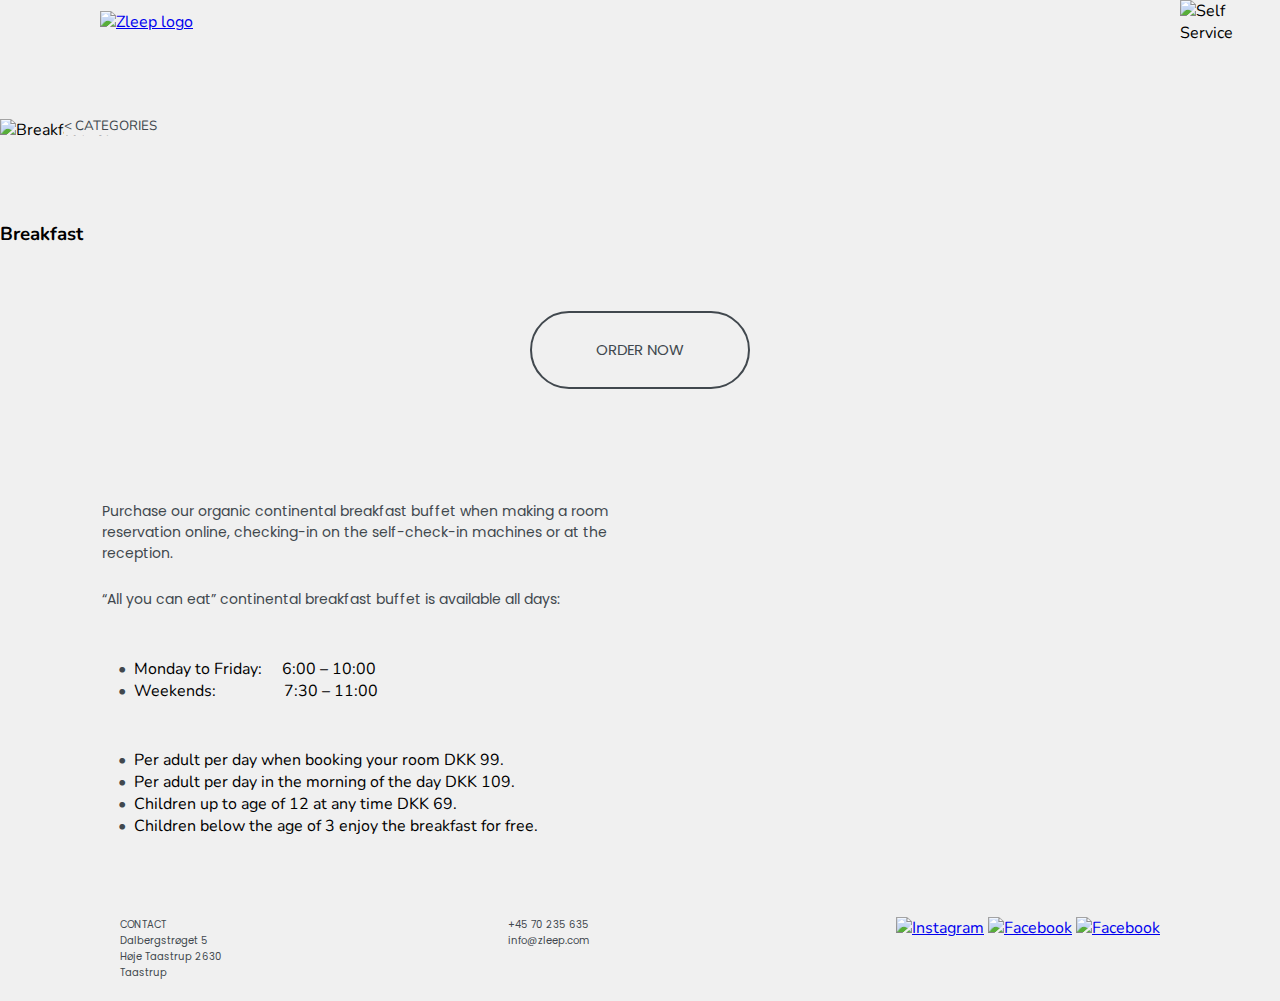
==== breakfast-cont.html @ 509f7c88 "Add files via upload" ====
<!DOCTYPE html>
<html lang="en">
<head>
    <meta charset="UTF-8">
    <meta http-equiv="X-UA-Compatible" content="IE=edge">
    <meta name="viewport" content="width=device-width, initial-scale=1.0">
    <title>Zleep Self-Service (mobile)</title>
    <link rel="stylesheet" href="styles.css">
    <link rel="preconnect" href="https://fonts.googleapis.com">
    <link rel="preconnect" href="https://fonts.gstatic.com" crossorigin>
    <link href="https://fonts.googleapis.com/css2?family=Nunito:ital,wght@0,200;0,300;0,400;0,600;0,700;0,800;0,900;1,200;1,300;1,400;1,600;1,700;1,800;1,900&family=Poppins:ital,wght@0,100;0,200;0,300;0,400;0,500;0,600;0,700;0,800;0,900;1,100;1,200;1,300;1,400;1,500;1,600;1,700;1,800;1,900&display=swap" rel="stylesheet"> 
</head>
<!-- This is the mobile version of the breakfast page for the zleep hotel self service solution-->
<body>
    <!-- HEADER-->
    <header>
        <a href="index.html"><img class="logo" src="images/logo-solid.gif" width="60px" alt="Zleep logo"></a>
        <img class="badge" src="images/Self-service-icon4.png" width="70px" alt="Self Service">
    </header>

     <!-- BREAKFAST TAB-->

    <!-- Back/categories button  !-->
    <div class="Back-categories">
        <a href="index.html">< CATEGORIES</a>
    </div>
    
     <div class="TAB-icon">
        <img src="images/icon-breakfast-large.png" width="200px" alt="Breakfast-icon">
       </div>
       <h3>Breakfast</h3>

       <div class="order-button">
        <a href="#">ORDER NOW</a>
    </div>

    <div class="TAB-content">
        <br>
        <p>Purchase our organic continental breakfast
            buffet when making a room reservation online, checking-in on the
            self-check-in machines or at the reception.</p>
    </div>
<!--breakfast-times-->
        <div class="TAB-content">
        <p>“All you can eat” continental breakfast buffet is available all days:</p>
        </div>
        <br>
            <div class="TAB-list">
            <ul>
               <li>Monday to Friday:&nbsp;&nbsp;&nbsp;&nbsp; 6:00 – 10:00</li>
               <li>Weekends:&nbsp;&nbsp;&nbsp;&nbsp;&nbsp;&nbsp;&nbsp;&nbsp;&nbsp;&nbsp;&nbsp;&nbsp;&nbsp;&nbsp;&nbsp;&nbsp; 7:30 – 11:00 </li>
            </ul>
            </div>
        <br>
        
        <div class="TAB-list">
                <ul>
               <li>Per adult per day when booking your room DKK 99. </li>
               <li>Per adult per day in the morning of the day DKK 109. </li>
               <li>Children up to age of 12 at any time DKK 69. </li>
               <li>Children below the age of 3 enjoy the breakfast for free.</li>
             </ul>
            </div>

  <!-- FOOTER-->
    <footer>
        <div class="grid-container">
    <div>     <p class="footer-data1">
        CONTACT<br>
        Dalbergstrøget 5<br>
        Høje Taastrup
        2630 Taastrup</p></div>
        <div><p class="footer-data1"> 
            +45 70 235 635 
              info@zleep.com</p>
        </div>
        <div class="SoMe">
        <a href="https://www.linkedin.com/"><img src="images/linkedin-icon.png" width="25px" alt="Instagram"></a>
        <a href="https://www.facebook.com/"><img src="images/facebook-icon.png" width="25px" alt="Facebook"></a>   
        <a href="https://www.instagram.com/"><img src="images/instagram-icon.png" width="25px" alt="Facebook"></a>  
    </div>
          </div>
    </footer>

  
</body>
</html>
---- styles.css ----
/*MOBILE VERSION*/
@media only screen and (max-width: 700px) {
    * {
        margin: 0;
        padding: 0;
        background-color: #f0f0f0;
        font-family: 'Nunito', sans-serif;
    }

    #DESKTOP {
        display: none;
    }
    /*HEADER*/
    header {
        background-image: url(images/Yellow-header.png);
        background-size: 100%;
        background-repeat: no-repeat;
        display: flex;
        justify-content: space-between;
        align-items: center;
        padding-bottom: 60px;
    }
    header a {
        background-color: #f4e901;
    }
    .badge {
        position: relative;
        top: 5%;
        right: 6%;
        background-color: #f4e901 ;
    }
    .logo {
        margin-left: 20px;
        position: relative;
        top: -2px;
        border: 1px solid black
    }
    .languagedropdown {
        display: none;
    }
    
    /*SEARCH BAR*/
    .example{
        display: flex;
        justify-content: center;
        margin-top: 40px;
    }
    form.example input[type=text] {
        padding: 10px;
        font-size: 14px;
        border-radius: 18px;
        border: 1px solid #6b6705;
        width: 60%;
      }
    
    /*TABS IN COLUMNS*/
    .container {
        font-weight: 800;
        font-family: 'Nunito', sans-serif;
        font-size: 11pt;
        color: #6b6705;
        display: flex;
        flex-wrap:wrap;
        justify-content: space-evenly;
      }
      .column1 a {
        padding: 3em;     
        margin: -3em;
        text-decoration: none;
        background-color: #f4e901;
      }
    .column1 img {
        background-color: #f4e901;
        text-align: center;
        }
    .column1 p {
        line-height: 1.3;
        margin-top: 10px;
        background-color: #f4e901;
    }
    .column1 {
        border-radius: 21%;
        margin-top: 20px;
        background-color: #f4e901;
        text-align: center;
        padding: 8%;
        width: 100px;
        height: 100px;
        }
    .column2 a {
        padding: 3em;     
        margin: -3em;
        text-decoration: none;
        background-color: #dad8a6;
        }
    .column2 img {
        text-align: center;
        background-color: #dad8a6;
        }
    .column2 p {
        line-height: 1.3;
        margin-top: 10px;
        background-color: #dad8a6;
        }
    .column2 {
        border-radius: 21%;
        margin-top: 20px;
        text-align: center;
        padding: 8%;
        width: 100px;
        height: 100px;
        background-color: #dad8a6;
        }
        .grid-container {
        margin-top: 60px;
        display: flex;
        justify-content: space-between;
        padding: 20px;
        background-image: url(images/footer.png);
        background-size: 100%;
        }
        .footer-data1{
        font-family: 'Poppins', sans-serif;
        font-size: 10px;
        color: #41484e;
        text-align: left;
        max-width: 20ch;
        }
    
    /* BREAKFAST PAGE */
    .Back-categories {
        margin-left: 5%;
        margin-bottom: 5%;margin-top: 1%;
        display: flex;
        justify-content: flex-start;
    }
    .Back-categories a{
        font-size: 10pt;
        color: #41484E;
        text-decoration: none;
    }
    .TAB-icon {
        display: flex;
        margin-right: 1%;
        justify-content: center;
    }
    #desktop-breakfast-icon {
        display: none;
    }
    h3 {
        text-align: center;
        font-weight: bold;
        font-size: 12pt;
    }
    .order-button {
        margin-bottom: 5%;
        margin-top: 5%;
        display: flex;
        justify-content: center;
    }
      .order-button a{
        border: 2px solid  #41484E;
        border-radius: 80px;
        font-family: 'Poppins', sans-serif;
        font-size: 15px;
        padding-left: 5%; padding-right: 5%;
        padding-top: 2%; padding-bottom: 2%;
        text-decoration: none;
        color: #41484E;
      }
      .read-more-button {
        padding-top: 5%;
        display: flex;
        justify-content: center;
    }
    .read-more-button a{
        color: #41484E;
        font-size: 10pt;
        text-decoration: underline;
    }
    .TAB-content {
        padding-left: 8%;padding-right: 8%;
        padding-top: 2%;
        display: flex;
        justify-content: center;
    }
    .TAB-content p{
        max-width: 60ch;
        font-family: 'Poppins', sans-serif;
        font-size: 14px;
        color: #41484e;
     }
     .TAB-content a{
        color: #41484e;
    
     }
     .TAB-list {
        padding-left: 10%;padding-right: 10%;
        padding-top: 5%;
        display: flex;
        text-align: justify;
        justify-content: center;
     }
    .TAB-list li{
        padding-left:1em;
        text-align: justify;
    }
    ul {
        list-style: none;
      }  
    ul li::before {
        content: "\2022";
        color: #41484E;
        font-weight:bolder;
      display: inline-block; 
      width: 1em;
      margin-left: -1em;
    }

    /* CHECK-IN PAGE */
    .TAB-heading {
        padding-left: 8%;padding-right: 8%;
        padding-top: 5%;
        display: flex;
        justify-content: flex-start;
    }
    .TAB-heading h2 {
        color: #41484e;
        font-size: 14pt;
        font-family: 'Poppins', sans-serif;
        font-weight: bold;
        text-transform: uppercase;
    }
  }







    /*DESKTOP VERSION*/

    @media only screen and (min-width: 700px) {
        * {
            margin: 0%;
            padding: 0%;
            background-color: #f0f0f0;
            font-family: 'Nunito', sans-serif;
        }
        #MOBILE {
            display: none;
        }
        header {
            display: flex;
            justify-content: space-between;
            align-items: center;
            padding-bottom: 60px;
        }
       
        .badge {
            width: 100px;
            position: relative;
        }
        .logo {
            width: 90px;
            margin-left: 100px;
            position: relative;
        }
        .languagedropdown{
            margin-right: 100px;
            position: relative;
            display: inline-block;
            font-family: 'Nunito', sans-serif;
            color: #41484E;
            font-weight: bold;
        }
        
        .dropdown-content{
            display: none;
            position: absolute;
            border-radius: 10px;
            min-width: 30px;
            z-index: 1;
            box-shadow: 0px 8px 16px 0px rgba(0,0,0,0.2);
        }
        
        .dropdown-content a{
            text-decoration: none;
            color: #41484E;
            padding: 10px 10px;
            display: block;
        }
        
        .dropdown-content a:hover{
            background-color: #DAD8A6;
            border-radius: 10px;
        }
        
        .languagedropdown:hover .dropdown-content{
            display: block;
        }
        
        .languagedropdown:hover .dropdown-content{
            display: block;
        }
        .arrow{
            float: right;
            border: solid #41484E;
            border-width: 0 2px 2px 0;
            padding: 3px;
            margin-left: 10px;
            margin-top: 3px;
        }
        
        .down{
            transform: rotate(45deg);
            -webkit-transform: rotate(45deg); 
        }

        /*SEARCH BAR*/
    .example{
        display: flex;
        justify-content: center;
        margin-top: 40px;
    }
    form.example input[type=text] {
        padding: 10px;
        font-size: 14px;
        border-radius: 18px;
        border: 1px solid #6b6705;
        width: 40%;
      }

/*TABS IN COLUMNS*/
.container {
    font-weight: 800;
    font-family: 'Nunito', sans-serif;
    font-size: 11pt;
    color: #6b6705;
    display: flex;
    flex-wrap:wrap;
    justify-content: center;
  }
  .column1 a {
    padding: 3em;     
    margin: -3em;
    text-decoration: none;
    background-color: #f4e901;
  }
.column1 img {
    background-color: #f4e901;
    text-align: center;
    }
.column1 p {
    line-height: 1.3;
    margin-top: 10px;
    background-color: #f4e901;
}
.column1 {
    border-radius: 21%;
    margin-top: 20px;
    margin: 1%;
    background-color: #f4e901;
    text-align: center;
    padding: 4%;
    width: 100px;
    height: 100px;
    }
.column2 a {
    padding: 3em;     
    margin: -3em;
    text-decoration: none;
    background-color: #dad8a6;
    }
.column2 img {
    text-align: center;
    background-color: #dad8a6;
    }
.column2 p {
    line-height: 1.3;
    margin-top: 10px;
    background-color: #dad8a6;
    }
.column2 {
    border-radius: 21%;
    margin-top: 20px;
    margin: 1%;
    text-align: center;
    padding: 4%;
    width: 100px;
    height: 100px;
    background-color: #dad8a6;
    }

    /*FOOTER*/
    .grid-container {
    /*background-color: white;*/
    margin-top: 60px;
    display: flex;
    justify-content: space-between;
    padding: 20px;
    /*background-image: url(images/footer.png);*/
    background-size: 100%;
    margin-left: 100px; margin-right: 100px;
    }
    .footer-data1{
    font-family: 'Poppins', sans-serif;
    font-size: 10px;
    color: #41484e;
    text-align: left;
    max-width: 20ch;
    }
    
 /* BREAKFAST PAGE */
 .Back-categories {
    margin-left: 5%;
    margin-bottom: 5%;margin-top: 1%;
    display: flex;
    justify-content: flex-start;
    z-index: 1;
}
.Back-categories a{
    font-size: 10pt;
    color: #41484E;
    z-index: 1;
    text-decoration: none;
}
.TAB-icon {
   position: relative;
   bottom: 80px;
}
.TAB-icon h1{
    position: relative;
    left: 10px;
    bottom: 10px;
    text-align: center;
}
#mobile-breakfast-icon {
    display: none;
}
.order-button {
        margin-bottom: 5%;
        margin-top: 5%;
        display: flex;
        justify-content: center;
    }
      .order-button a{
        border: 2px solid  #41484E;
        border-radius: 80px;
        font-family: 'Poppins', sans-serif;
        font-size: 15px;
        padding-left: 5%; padding-right: 5%;
        padding-top: 2%; padding-bottom: 2%;
        text-decoration: none;
        color: #41484E;
      }
  .read-more-button {
    padding-top: 5%;
    display: flex;
    justify-content: center;
}
.read-more-button a{
    color: #41484E;
    font-size: 10pt;
    text-decoration: underline;
}
.TAB-content {
    padding-left: 8%;padding-right: 8%;
    padding-top: 2%;
}
.TAB-content p{
    max-width: 60ch;
    font-family: 'Poppins', sans-serif;
    font-size: 14px;
    color: #41484e;
 }
 .TAB-content a{
    color: #41484e;
 }

 .TAB-list {
    padding-left: 8%;padding-right: 8%;
    padding-top: 2%;
}
 
.TAB-list li{
    list-style-position: inside;
    padding-left:1em;
}
ul {
    list-style: none;
  }  
ul li::before {
    content: "\2022";
    color: #41484E;
    font-weight:bolder;
  display: inline-block; 
  width: 1em;
  margin-left: 0em;
}

.TAB-container {
    display: flex;
    justify-content: space-evenly;
}
.TAB-container2 {
   text-align: left;
}

} /*MEDIA QUERY bracket*/
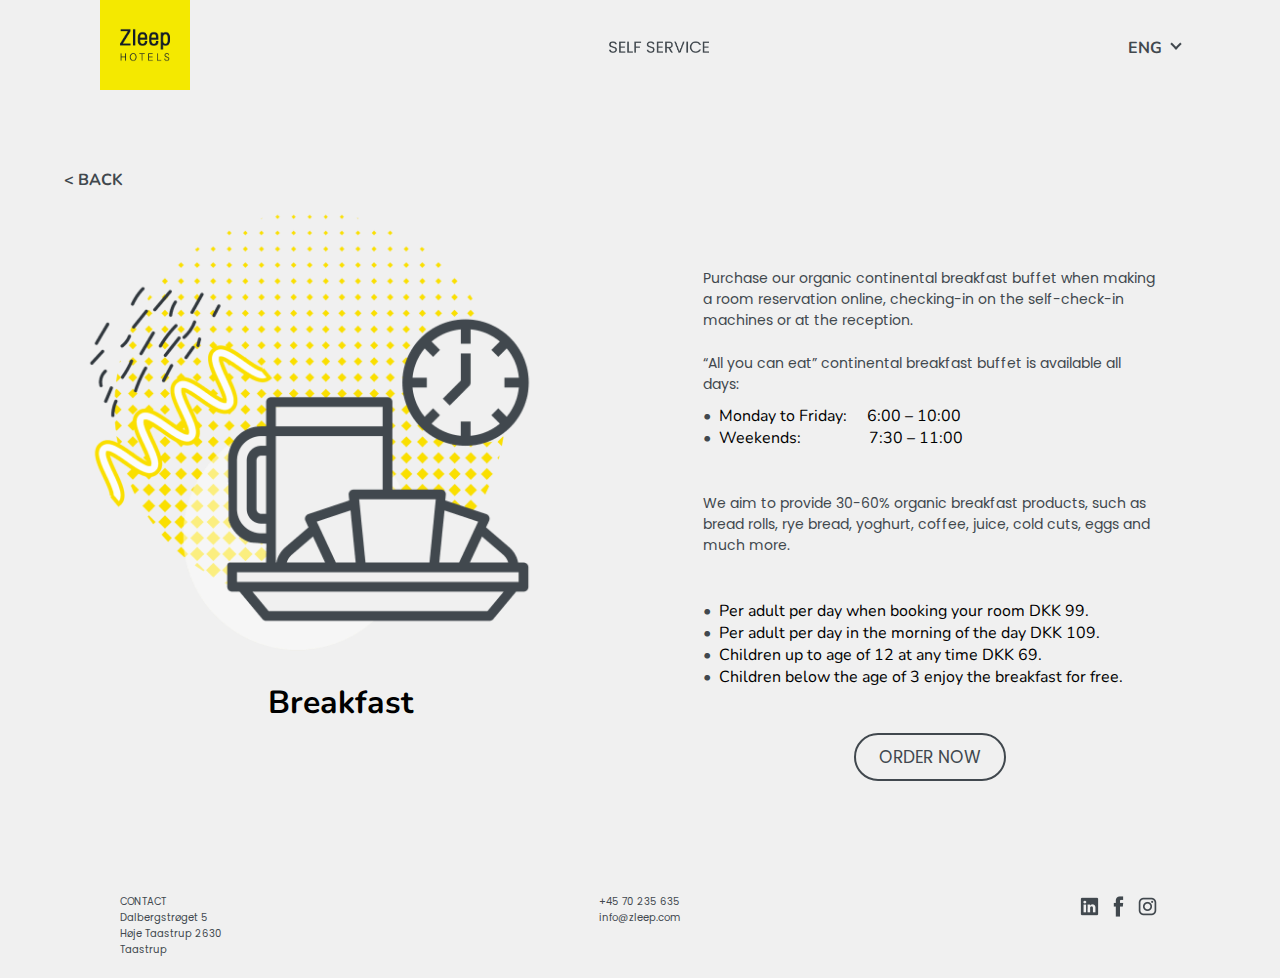
==== commit b19ccab3: "Add files via upload" ====
--- a/breakfast-cont.html
+++ b/breakfast-cont.html
@@ -12,12 +12,21 @@
 </head>
 <!-- This is the mobile version of the breakfast page for the zleep hotel self service solution-->
 <body>
-    <!-- HEADER-->
-    <header>
-        <a href="index.html"><img class="logo" src="images/logo-solid.gif" width="60px" alt="Zleep logo"></a>
-        <img class="badge" src="images/Self-service-icon4.png" width="70px" alt="Self Service">
-    </header>
-
+   <!-- HEADER-->
+   <header>
+    <a href="index.html"><img class="logo" src="images/logo-solid.gif" width="60px" alt="Zleep logo"></a>
+    <a href="index.html"> <img class="badge" src="images/Self-service-icon4.png" width="70px" alt="Self Service"></a>
+    <div class="languagedropdown">
+        <span>ENG</span>
+        <i class="arrow down"></i>
+        <div class="dropdown-content">
+            <a href="#">DK</a>
+            <a href="#">DE</a>
+            <a href="#">SE</a>
+        </div>
+    </div>
+</header>
+    <main id="MOBILE">
      <!-- BREAKFAST TAB-->
 
     <!-- Back/categories button  !-->
@@ -51,8 +60,10 @@
                <li>Weekends:&nbsp;&nbsp;&nbsp;&nbsp;&nbsp;&nbsp;&nbsp;&nbsp;&nbsp;&nbsp;&nbsp;&nbsp;&nbsp;&nbsp;&nbsp;&nbsp; 7:30 – 11:00 </li>
             </ul>
             </div>
-        <br>
-        
+        <br><br>
+        <div class="TAB-content">
+            <p>We aim to provide 30-60% organic breakfast products, such as bread rolls, rye bread, yoghurt, coffee, juice, cold cuts, eggs and much more.</p>
+            </div><br>
         <div class="TAB-list">
                 <ul>
                <li>Per adult per day when booking your room DKK 99. </li>
@@ -61,27 +72,75 @@
                <li>Children below the age of 3 enjoy the breakfast for free.</li>
              </ul>
             </div>
+        </main>
+    <main id="DESKTOP"> <!--DESKTOP VERSION START-->
 
-  <!-- FOOTER-->
-    <footer>
-        <div class="grid-container">
-    <div>     <p class="footer-data1">
-        CONTACT<br>
-        Dalbergstrøget 5<br>
-        Høje Taastrup
-        2630 Taastrup</p></div>
-        <div><p class="footer-data1"> 
-            +45 70 235 635 
-              info@zleep.com</p>
-        </div>
-        <div class="SoMe">
-        <a href="https://www.linkedin.com/"><img src="images/linkedin-icon.png" width="25px" alt="Instagram"></a>
-        <a href="https://www.facebook.com/"><img src="images/facebook-icon.png" width="25px" alt="Facebook"></a>   
-        <a href="https://www.instagram.com/"><img src="images/instagram-icon.png" width="25px" alt="Facebook"></a>  
+        <!-- BREAKFAST TAB-->
+
+<!-- Back/categories button  !-->
+<div class="Back-categories">
+<a href="index.html">< BACK</a>
+</div>
+
+<div class="TAB-container">
+<div class="TAB-icon">
+<img id="desktop-breakfast-icon" src="images/icon-breakfast-large.png" width="500" height="500" alt="Breakfast-icon">
+<h1>Breakfast</h1>
+
+</div>
+
+<div class="TAB-container2">
+<div class="TAB-content">
+<br>
+<p>Purchase our organic continental breakfast
+    buffet when making a room reservation online, checking-in on the
+    self-check-in machines or at the reception.</p>
+<br>
+    <p>“All you can eat” continental breakfast buffet is available all days:</p>
+</div>
+<!--breakfast-times-->
+<div class="TAB-content">
+    <ul>
+       <li>Monday to Friday:&nbsp;&nbsp;&nbsp;&nbsp; 6:00 – 10:00</li>
+       <li>Weekends:&nbsp;&nbsp;&nbsp;&nbsp;&nbsp;&nbsp;&nbsp;&nbsp;&nbsp;&nbsp;&nbsp;&nbsp;&nbsp;&nbsp;&nbsp;&nbsp; 7:30 – 11:00 </li>
+    </ul>
+<br><br>
+         <p>We aim to provide 30-60% organic breakfast products, such as bread rolls, rye bread, yoghurt, coffee, juice, cold cuts, eggs and much more.</p><br><br>
+        <ul>
+       <li>Per adult per day when booking your room DKK 99. </li>
+       <li>Per adult per day in the morning of the day DKK 109. </li>
+       <li>Children up to age of 12 at any time DKK 69. </li>
+       <li>Children below the age of 3 enjoy the breakfast for free.</li>
+     </ul>
+
+    </secion>
+    <br>
+    <div class="order-button">
+    <a href="#">ORDER NOW</a>
     </div>
-          </div>
-    </footer>
+</div>
+</div>
+    </main> <!--DESKTOP VERSION END-->
+<!-- FOOTER-->
+<footer>
+<div class="grid-container">
+<div>     <p class="footer-data1">
+CONTACT<br>
+Dalbergstrøget 5<br>
+Høje Taastrup
+2630 Taastrup</p></div>
+<div><p class="footer-data1"> 
+    +45 70 235 635 
+      info@zleep.com</p>
+</div>
+<div class="SoMe">
+<a href="https://www.linkedin.com/"><img src="images/linkedin-icon.png" width="25px" alt="Instagram"></a>
+<a href="https://www.facebook.com/"><img src="images/facebook-icon.png" width="25px" alt="Facebook"></a>   
+<a href="https://www.instagram.com/"><img src="images/instagram-icon.png" width="25px" alt="Facebook"></a>  
+</div>
+  </div>
+</footer>
 
-  
+
 </body>
 </html>--- a/styles.css
+++ b/styles.css
@@ -27,7 +27,7 @@
     .badge {
         position: relative;
         top: 5%;
-        right: 6%;
+        right: 20px;
         background-color: #f4e901 ;
     }
     .logo {
@@ -112,22 +112,35 @@
         height: 100px;
         background-color: #dad8a6;
         }
-        .grid-container {
-        margin-top: 60px;
-        display: flex;
-        justify-content: space-between;
-        padding: 20px;
-        background-image: url(images/footer.png);
-        background-size: 100%;
-        }
-        .footer-data1{
-        font-family: 'Poppins', sans-serif;
-        font-size: 10px;
-        color: #41484e;
-        text-align: left;
-        max-width: 20ch;
-        }
-    
+    .grid-container {
+    margin-top: 60px;
+    display: flex;
+    justify-content: space-between;
+    padding: 20px;
+    background-size: 100%;
+    background-color: #d4d4d4;
+    }
+    .footer-data1{
+    font-family: 'Poppins', sans-serif;
+    font-size: 10px;
+    color: #41484e;
+    text-align: left;
+    max-width: 20ch;
+    background-color: #d4d4d4;
+    }
+
+    .footer-data1  {
+        background-color: #d4d4d4;
+    }
+    .SoMe {
+        background-color: #d4d4d4;
+    }
+    .SoMe a img{
+        background-color: #d4d4d4;
+    }
+    .SoMe a{
+        background-color: #d4d4d4;
+    }
     /* BREAKFAST PAGE */
     .Back-categories {
         margin-left: 5%;
@@ -136,7 +149,8 @@
         justify-content: flex-start;
     }
     .Back-categories a{
-        font-size: 10pt;
+        font-size: 11pt;
+        font-weight: bold;
         color: #41484E;
         text-decoration: none;
     }
@@ -145,6 +159,7 @@
         margin-right: 1%;
         justify-content: center;
     }
+    
     #desktop-breakfast-icon {
         display: none;
     }
@@ -153,6 +168,7 @@
         font-weight: bold;
         font-size: 12pt;
     }
+    
     .order-button {
         margin-bottom: 5%;
         margin-top: 5%;
@@ -163,7 +179,7 @@
         border: 2px solid  #41484E;
         border-radius: 80px;
         font-family: 'Poppins', sans-serif;
-        font-size: 15px;
+        font-size: 16px;
         padding-left: 5%; padding-right: 5%;
         padding-top: 2%; padding-bottom: 2%;
         text-decoration: none;
@@ -191,6 +207,11 @@
         font-size: 14px;
         color: #41484e;
      }
+     .TAB-content p img {
+        position: relative;
+        top: 7px;
+        margin-right: 5px;
+    }
      .TAB-content a{
         color: #41484e;
     
@@ -251,6 +272,13 @@
         }
         #MOBILE {
             display: none;
+        }
+        h2 {
+            color: #41484e;
+            font-size: 14pt;
+            font-family: 'Poppins', sans-serif;
+            font-weight: bold;
+            text-transform: uppercase;
         }
         header {
             display: flex;
@@ -422,12 +450,14 @@
     z-index: 1;
 }
 .Back-categories a{
-    font-size: 10pt;
+    font-size: 12pt;
+    font-weight: bold;
     color: #41484E;
     z-index: 1;
     text-decoration: none;
 }
 .TAB-icon {
+margin-top: 30px;
    position: relative;
    bottom: 80px;
 }
@@ -450,7 +480,7 @@
         border: 2px solid  #41484E;
         border-radius: 80px;
         font-family: 'Poppins', sans-serif;
-        font-size: 15px;
+        font-size: 17px;
         padding-left: 5%; padding-right: 5%;
         padding-top: 2%; padding-bottom: 2%;
         text-decoration: none;
@@ -475,6 +505,11 @@
     font-family: 'Poppins', sans-serif;
     font-size: 14px;
     color: #41484e;
+ }
+ .TAB-content p img {
+     position: relative;
+     top: 7px;
+     margin-right: 5px;
  }
  .TAB-content a{
     color: #41484e;
@@ -501,7 +536,11 @@
   margin-left: 0em;
 }
 
+li {
+    max-width: 60ch;
+}
 .TAB-container {
+    margin-top: -20px;
     display: flex;
     justify-content: space-evenly;
 }
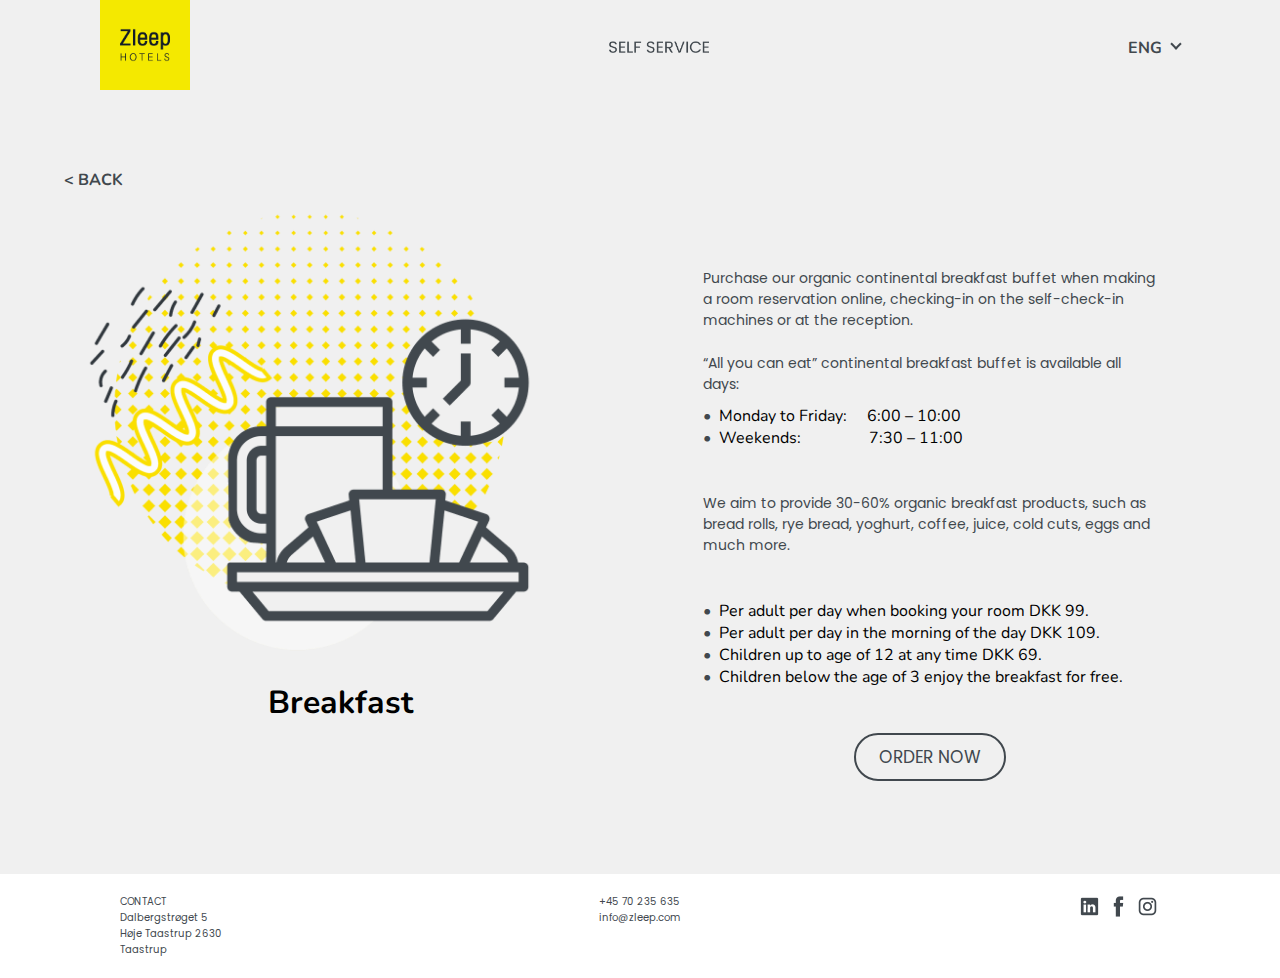
==== commit e607a3bf: "Add files via upload" ====
--- a/breakfast-cont.html
+++ b/breakfast-cont.html
@@ -123,22 +123,24 @@
     </main> <!--DESKTOP VERSION END-->
 <!-- FOOTER-->
 <footer>
-<div class="grid-container">
+    <div class="grid-container">
 <div>     <p class="footer-data1">
-CONTACT<br>
-Dalbergstrøget 5<br>
-Høje Taastrup
-2630 Taastrup</p></div>
-<div><p class="footer-data1"> 
-    +45 70 235 635 
-      info@zleep.com</p>
+    CONTACT<br>
+    Dalbergstrøget 5<br>
+    Høje Taastrup
+    2630 Taastrup</p>
 </div>
-<div class="SoMe">
-<a href="https://www.linkedin.com/"><img src="images/linkedin-icon.png" width="25px" alt="Instagram"></a>
-<a href="https://www.facebook.com/"><img src="images/facebook-icon.png" width="25px" alt="Facebook"></a>   
-<a href="https://www.instagram.com/"><img src="images/instagram-icon.png" width="25px" alt="Facebook"></a>  
+   <p class="footer-data1"> 
+        +45 70 235 635 
+          info@zleep.com</p>
+
+    
+    <div class="SoMe">
+    <a href="https://www.linkedin.com/"><img src="images/linkedin-icon.png" width="25" alt="Instagram"></a>
+    <a href="https://www.facebook.com/"><img src="images/facebook-icon.png" width="25" alt="Facebook"></a>   
+    <a href="https://www.instagram.com/"><img src="images/instagram-icon.png" width="25" alt="Facebook"></a>  
 </div>
-  </div>
+      </div>
 </footer>
 
 
--- a/styles.css
+++ b/styles.css
@@ -118,7 +118,7 @@
     justify-content: space-between;
     padding: 20px;
     background-size: 100%;
-    background-color: #d4d4d4;
+    background-color: white;
     }
     .footer-data1{
     font-family: 'Poppins', sans-serif;
@@ -126,20 +126,18 @@
     color: #41484e;
     text-align: left;
     max-width: 20ch;
-    background-color: #d4d4d4;
-    }
-
-    .footer-data1  {
-        background-color: #d4d4d4;
-    }
+    background-color: white;
+    }
+
+
     .SoMe {
-        background-color: #d4d4d4;
+        background-color: white;
     }
     .SoMe a img{
-        background-color: #d4d4d4;
+        background-color: white;
     }
     .SoMe a{
-        background-color: #d4d4d4;
+        background-color: white;
     }
     /* BREAKFAST PAGE */
     .Back-categories {
@@ -424,7 +422,7 @@
 
     /*FOOTER*/
     .grid-container {
-    /*background-color: white;*/
+    background-color: white;
     margin-top: 60px;
     display: flex;
     justify-content: space-between;
@@ -437,8 +435,23 @@
     font-family: 'Poppins', sans-serif;
     font-size: 10px;
     color: #41484e;
+    background-color: white;
     text-align: left;
     max-width: 20ch;
+    }
+
+    
+    footer {
+        background-color: white;
+    }
+    .SoMe {
+        background-color: white;
+    }
+    .SoMe a img{
+        background-color: white;
+    }
+    .SoMe a{
+        background-color: white;
     }
     
  /* BREAKFAST PAGE */
@@ -548,4 +561,5 @@
    text-align: left;
 }
 
+
 } /*MEDIA QUERY bracket*/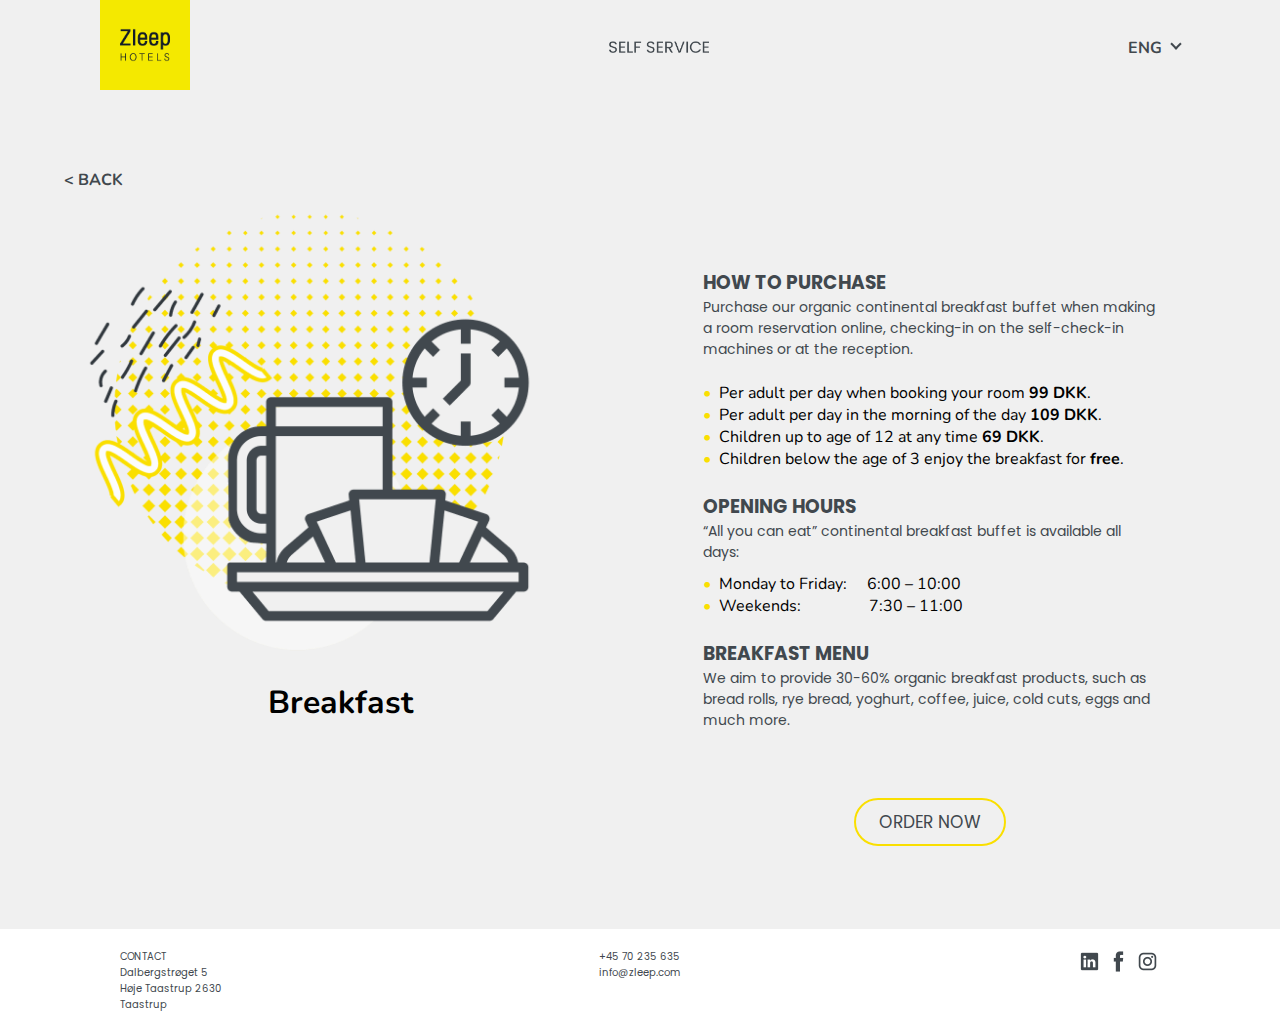
==== commit 6066a232: "Add files via upload" ====
--- a/breakfast-cont.html
+++ b/breakfast-cont.html
@@ -4,7 +4,7 @@
     <meta charset="UTF-8">
     <meta http-equiv="X-UA-Compatible" content="IE=edge">
     <meta name="viewport" content="width=device-width, initial-scale=1.0">
-    <title>Zleep Self-Service (mobile)</title>
+    <title>Zleep Self-Service</title>
     <link rel="stylesheet" href="styles.css">
     <link rel="preconnect" href="https://fonts.googleapis.com">
     <link rel="preconnect" href="https://fonts.gstatic.com" crossorigin>
@@ -26,101 +26,117 @@
         </div>
     </div>
 </header>
-    <main id="MOBILE">
-     <!-- BREAKFAST TAB-->
+<main id="MOBILE">
+    <!-- BREAKFAST TAB-->
 
-    <!-- Back/categories button  !-->
-    <div class="Back-categories">
-        <a href="index.html">< CATEGORIES</a>
-    </div>
-    
-     <div class="TAB-icon">
-        <img src="images/icon-breakfast-large.png" width="200px" alt="Breakfast-icon">
-       </div>
-       <h3>Breakfast</h3>
+   <!-- Back/categories button  !-->
+   <div class="Back-categories">
+   <a href="index.html">< BACK</a>
+</div>
 
-       <div class="order-button">
-        <a href="#">ORDER NOW</a>
-    </div>
+</div> <!-- header + nav categories end -->
 
-    <div class="TAB-content">
-        <br>
-        <p>Purchase our organic continental breakfast
-            buffet when making a room reservation online, checking-in on the
-            self-check-in machines or at the reception.</p>
-    </div>
+    <div class="TAB-icon">
+       <img id="mobile-breakfast-icon" src="images/icon-breakfast-large.png" width="200" height="200" alt="Breakfast-icon">
+      </div>
+      <h3>Breakfast</h3>
+
+      <div class="order-button">
+       <a href="#">ORDER NOW</a>
+   </div>
+   <div class="TAB-heading">
+       <h2>How to purchase</h2>
+   </div>
+   <div class="TAB-content">
+       <br>
+       <p>Purchase our organic continental breakfast
+           buffet when making a room reservation online, checking-in on the
+           self-check-in machines or at the reception.</p>
+   </div>
+
+   <div class="TAB-list">
+    <ul>
+        <li>Per adult per day when booking your room <b>99 DKK</b>. </li>
+        <li>Per adult per day in the morning of the day <b>109 DKK</b>. </li>
+        <li>Children up to age of 12 at any time <b>69 DKK</b>. </li>
+        <li>Children below the age of 3 enjoy the breakfast for <b>free</b>.</li>
+      </ul>
+</div>
 <!--breakfast-times-->
-        <div class="TAB-content">
-        <p>“All you can eat” continental breakfast buffet is available all days:</p>
-        </div>
-        <br>
-            <div class="TAB-list">
-            <ul>
-               <li>Monday to Friday:&nbsp;&nbsp;&nbsp;&nbsp; 6:00 – 10:00</li>
-               <li>Weekends:&nbsp;&nbsp;&nbsp;&nbsp;&nbsp;&nbsp;&nbsp;&nbsp;&nbsp;&nbsp;&nbsp;&nbsp;&nbsp;&nbsp;&nbsp;&nbsp; 7:30 – 11:00 </li>
-            </ul>
+            <div class="TAB-heading">
+                <h2>Opening hours</h2>
             </div>
-        <br><br>
-        <div class="TAB-content">
-            <p>We aim to provide 30-60% organic breakfast products, such as bread rolls, rye bread, yoghurt, coffee, juice, cold cuts, eggs and much more.</p>
-            </div><br>
-        <div class="TAB-list">
-                <ul>
-               <li>Per adult per day when booking your room DKK 99. </li>
-               <li>Per adult per day in the morning of the day DKK 109. </li>
-               <li>Children up to age of 12 at any time DKK 69. </li>
-               <li>Children below the age of 3 enjoy the breakfast for free.</li>
-             </ul>
-            </div>
+                <div class="TAB-content">
+                <p>“All you can eat” continental breakfast buffet is available all days:</p>
+                </div>
+                    <div class="TAB-list">
+                    <ul>
+                       <li>Monday to Friday:&nbsp;&nbsp;&nbsp;&nbsp; 6:00 – 10:00</li>
+                       <li>Weekends:&nbsp;&nbsp;&nbsp;&nbsp;&nbsp;&nbsp;&nbsp;&nbsp;&nbsp;&nbsp;&nbsp;&nbsp;&nbsp;&nbsp;&nbsp;&nbsp; 7:30 – 11:00 </li>
+                    </ul>
+                    </div>
+                <br>
+                <div class="TAB-heading">
+                    <h2>Breakfast menu</h2>
+                </div>
+                <div class="TAB-content">
+                    <p>We aim to provide 30-60% organic breakfast products, such as bread rolls, rye bread, yoghurt, coffee, juice, cold cuts, eggs and much more.</p>
+                    </div><br>
         </main>
-    <main id="DESKTOP"> <!--DESKTOP VERSION START-->
 
-        <!-- BREAKFAST TAB-->
+
+        <main id="DESKTOP"> <!--DESKTOP VERSION START-->
+
+            <!-- BREAKFAST TAB-->
 
 <!-- Back/categories button  !-->
 <div class="Back-categories">
-<a href="index.html">< BACK</a>
+    <a href="index.html">< BACK</a>
 </div>
 
 <div class="TAB-container">
-<div class="TAB-icon">
-<img id="desktop-breakfast-icon" src="images/icon-breakfast-large.png" width="500" height="500" alt="Breakfast-icon">
-<h1>Breakfast</h1>
-
+ <div class="TAB-icon">
+    <img id="desktop-breakfast-icon" src="images/icon-breakfast-large.png" width="500" height="500" alt="Breakfast-icon">
+   <h1>Breakfast</h1>
+   
 </div>
 
 <div class="TAB-container2">
 <div class="TAB-content">
+    <br>
+    <h2>How to purchase</h2>
+    <p>Purchase our organic continental breakfast
+        buffet when making a room reservation online, checking-in on the
+        self-check-in machines or at the reception.</p>
 <br>
-<p>Purchase our organic continental breakfast
-    buffet when making a room reservation online, checking-in on the
-    self-check-in machines or at the reception.</p>
-<br>
-    <p>“All you can eat” continental breakfast buffet is available all days:</p>
+<ul>
+<li>Per adult per day when booking your room <b>99 DKK</b>. </li>
+<li>Per adult per day in the morning of the day <b>109 DKK</b>. </li>
+<li>Children up to age of 12 at any time <b>69 DKK</b>. </li>
+<li>Children below the age of 3 enjoy the breakfast for <b>free</b>.</li>
+</ul>
+
+         <br>
+         <h2>Opening hours</h2>
+        <p>“All you can eat” continental breakfast buffet is available all days:</p>
 </div>
 <!--breakfast-times-->
 <div class="TAB-content">
-    <ul>
-       <li>Monday to Friday:&nbsp;&nbsp;&nbsp;&nbsp; 6:00 – 10:00</li>
-       <li>Weekends:&nbsp;&nbsp;&nbsp;&nbsp;&nbsp;&nbsp;&nbsp;&nbsp;&nbsp;&nbsp;&nbsp;&nbsp;&nbsp;&nbsp;&nbsp;&nbsp; 7:30 – 11:00 </li>
-    </ul>
-<br><br>
-         <p>We aim to provide 30-60% organic breakfast products, such as bread rolls, rye bread, yoghurt, coffee, juice, cold cuts, eggs and much more.</p><br><br>
         <ul>
-       <li>Per adult per day when booking your room DKK 99. </li>
-       <li>Per adult per day in the morning of the day DKK 109. </li>
-       <li>Children up to age of 12 at any time DKK 69. </li>
-       <li>Children below the age of 3 enjoy the breakfast for free.</li>
-     </ul>
+           <li>Monday to Friday:&nbsp;&nbsp;&nbsp;&nbsp; 6:00 – 10:00</li>
+           <li>Weekends:&nbsp;&nbsp;&nbsp;&nbsp;&nbsp;&nbsp;&nbsp;&nbsp;&nbsp;&nbsp;&nbsp;&nbsp;&nbsp;&nbsp;&nbsp;&nbsp; 7:30 – 11:00 </li>
+        </ul>
+    <br>
+    <h2>Breakfast menu</h2>
+    <p>We aim to provide 30-60% organic breakfast products, such as bread rolls, rye bread, yoghurt, coffee, juice, cold cuts, eggs and much more.</p><br><br>
 
-    </secion>
-    <br>
-    <div class="order-button">
-    <a href="#">ORDER NOW</a>
+        </secion>
+        <div class="order-button">
+        <a href="#">ORDER NOW</a>
+        </div>
     </div>
-</div>
-</div>
-    </main> <!--DESKTOP VERSION END-->
+    </div>
+        </main> <!--DESKTOP VERSION END-->
 <!-- FOOTER-->
 <footer>
     <div class="grid-container">
--- a/styles.css
+++ b/styles.css
@@ -174,7 +174,7 @@
         justify-content: center;
     }
       .order-button a{
-        border: 2px solid  #41484E;
+        border: 2px solid  #fadf00;
         border-radius: 80px;
         font-family: 'Poppins', sans-serif;
         font-size: 16px;
@@ -190,7 +190,8 @@
     }
     .read-more-button a{
         color: #41484E;
-        font-size: 10pt;
+        font-size: 11pt;
+        font-weight: bold;
         text-decoration: underline;
     }
     .TAB-content {
@@ -230,7 +231,7 @@
       }  
     ul li::before {
         content: "\2022";
-        color: #41484E;
+        color: #fadf00;
         font-weight:bolder;
       display: inline-block; 
       width: 1em;
@@ -490,7 +491,7 @@
         justify-content: center;
     }
       .order-button a{
-        border: 2px solid  #41484E;
+        border: 2px solid  #fadf00;
         border-radius: 80px;
         font-family: 'Poppins', sans-serif;
         font-size: 17px;
@@ -542,7 +543,7 @@
   }  
 ul li::before {
     content: "\2022";
-    color: #41484E;
+    color: #fadf00;
     font-weight:bolder;
   display: inline-block; 
   width: 1em;
